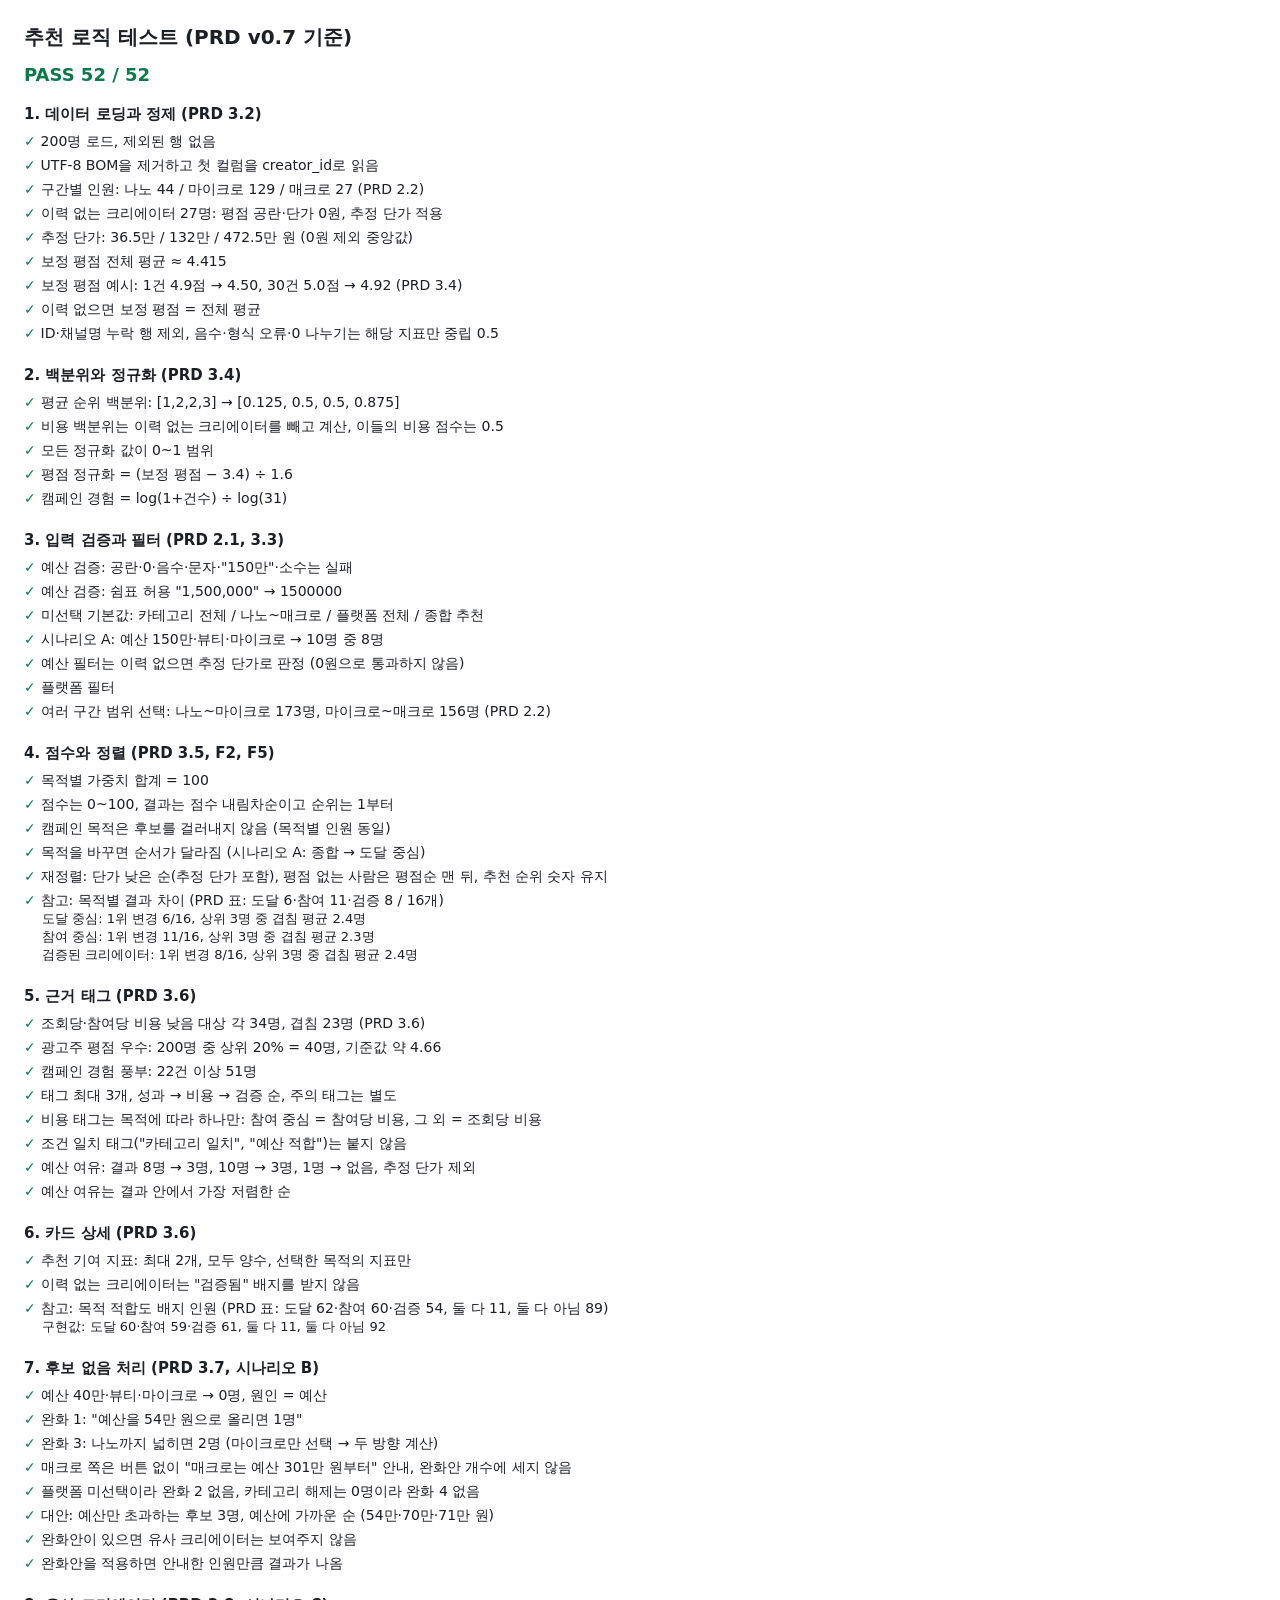
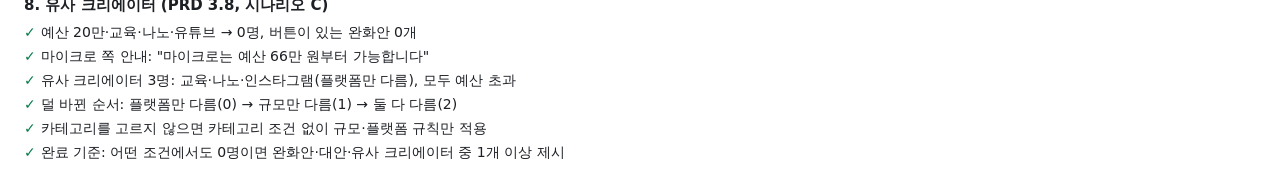
==== tests/index.html @ e66a759b "feat: implement creator matching prototype with AI-assisted development Claude Code를 활용한 초기 구현 (PRD." ====
<!doctype html>
<html lang="ko">
  <head>
    <meta charset="utf-8" />
    <meta name="viewport" content="width=device-width, initial-scale=1" />
    <title>추천 로직 테스트</title>
    <style>
      body { font-family: -apple-system, "Apple SD Gothic Neo", system-ui, sans-serif; margin: 24px; color: #1c1f24; background: #fff; }
      h1 { font-size: 20px; }
      #summary { font-size: 18px; font-weight: 700; margin: 12px 0 20px; }
      #summary.pass { color: #0b7a4b; }
      #summary.fail { color: #b42318; }
      h2 { font-size: 15px; margin: 20px 0 6px; }
      ul { list-style: none; padding: 0; margin: 0; }
      li { padding: 3px 0; font-size: 14px; }
      .ok::before { content: "✓ "; color: #0b7a4b; font-weight: 700; }
      .ng { color: #b42318; }
      .ng::before { content: "✗ "; font-weight: 700; }
      .msg { display: block; margin-left: 18px; font-size: 13px; white-space: pre-wrap; }
    </style>
  </head>
  <body>
    <h1>추천 로직 테스트 (PRD v0.7 기준)</h1>
    <div id="summary">실행 중…</div>
    <div id="report"></div>
    <script type="module" src="tests.js"></script>
  </body>
</html>
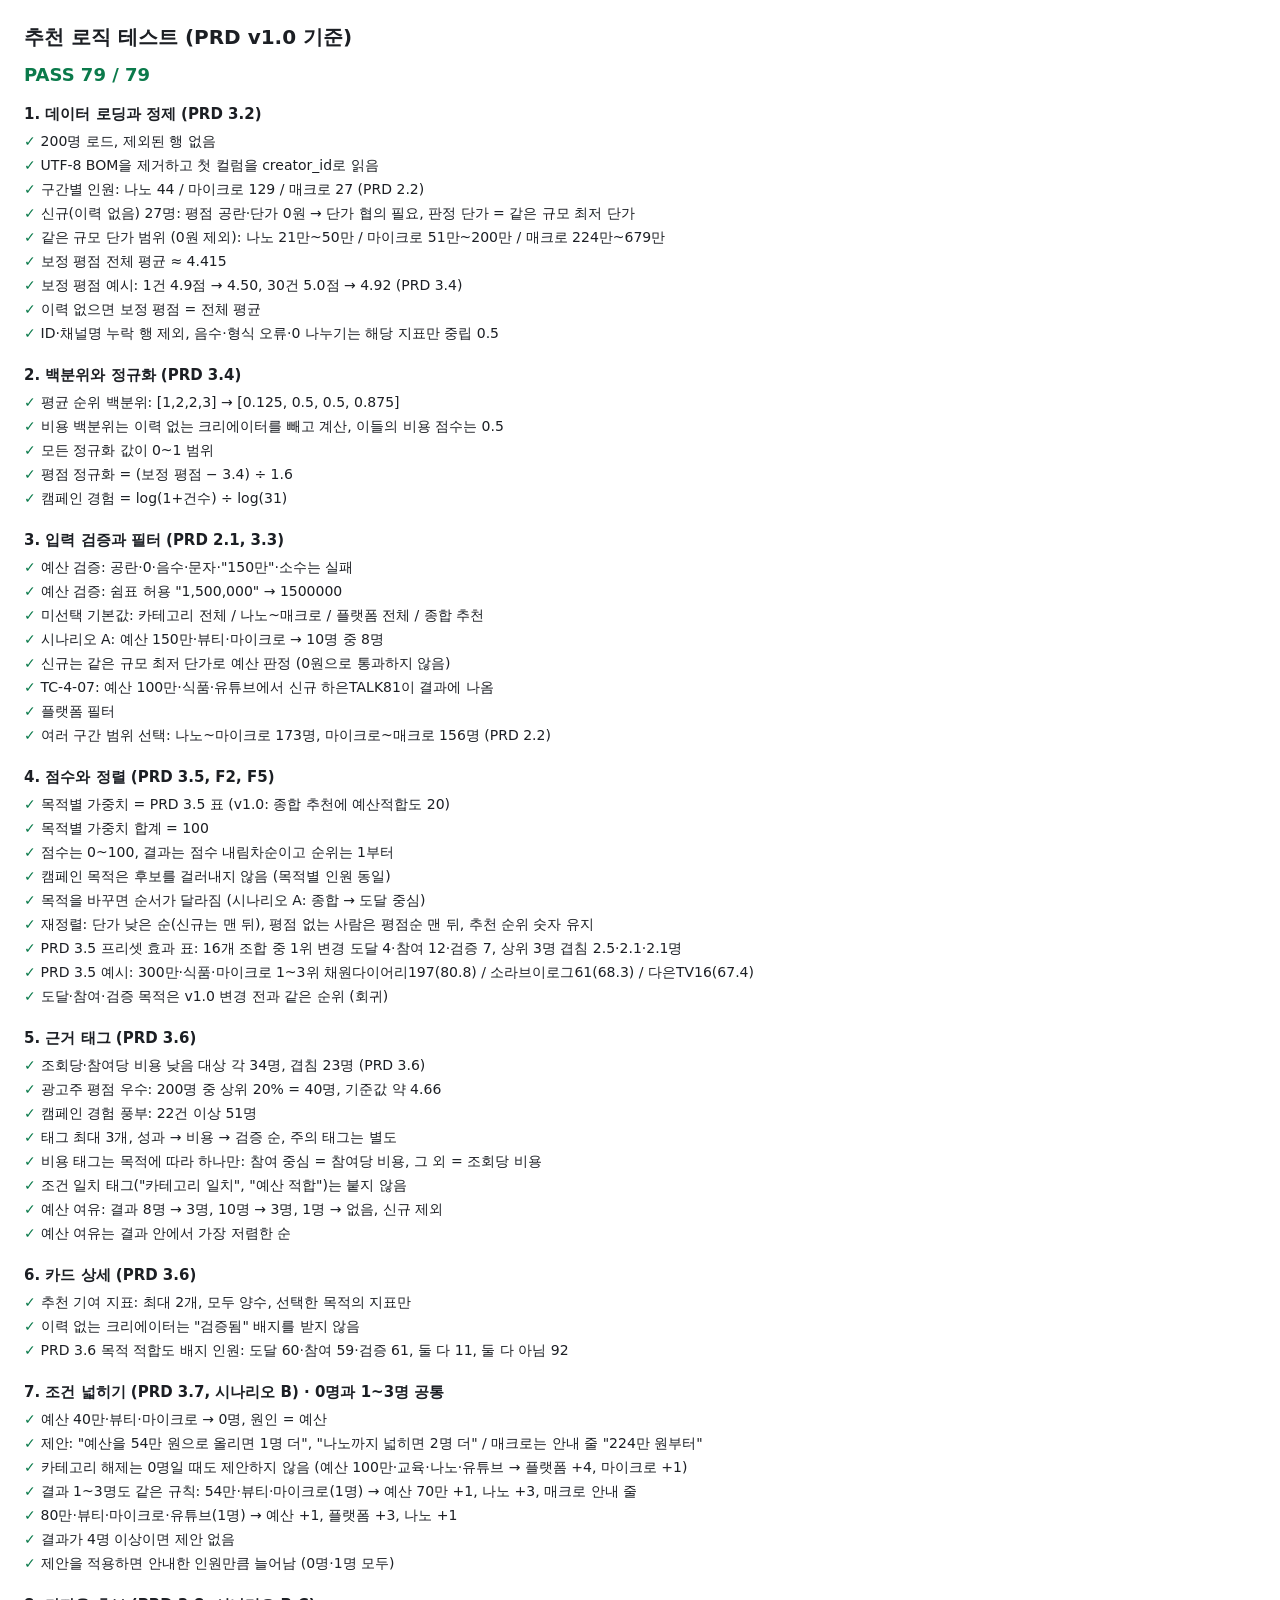
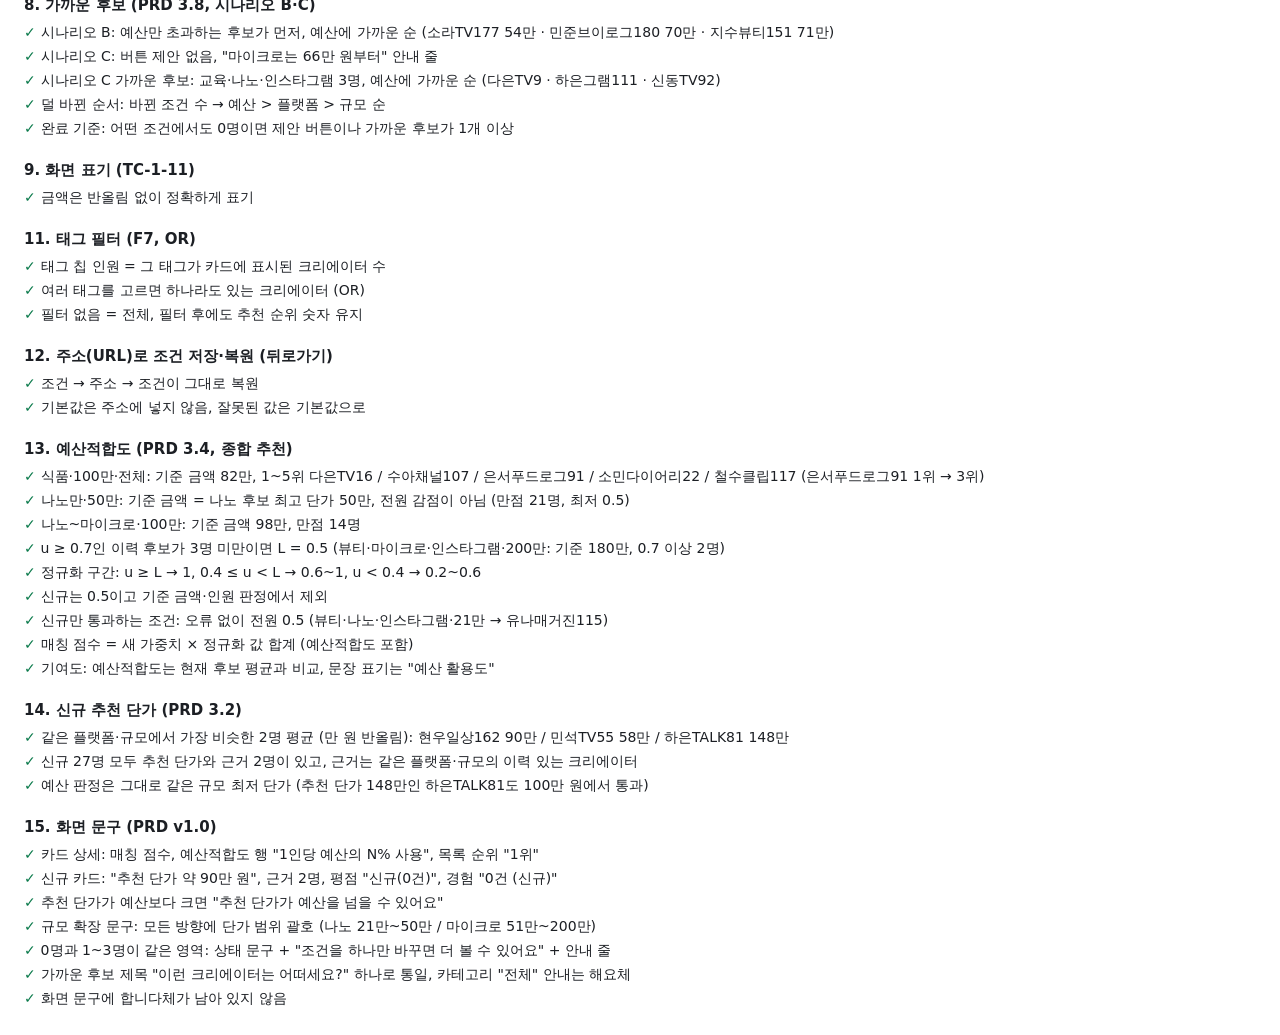
==== commit 92969bba: "feat: unify widening suggestions and add budget fit (PRD v1.0) 3차 QA 반영 - 조건 넓히기를 0명·1~3명 공통 규칙과 화면으" ====
--- a/tests/index.html
+++ b/tests/index.html
@@ -20,7 +20,7 @@
     </style>
   </head>
   <body>
-    <h1>추천 로직 테스트 (PRD v0.7 기준)</h1>
+    <h1>추천 로직 테스트 (PRD v1.0 기준)</h1>
     <div id="summary">실행 중…</div>
     <div id="report"></div>
     <script type="module" src="tests.js"></script>
